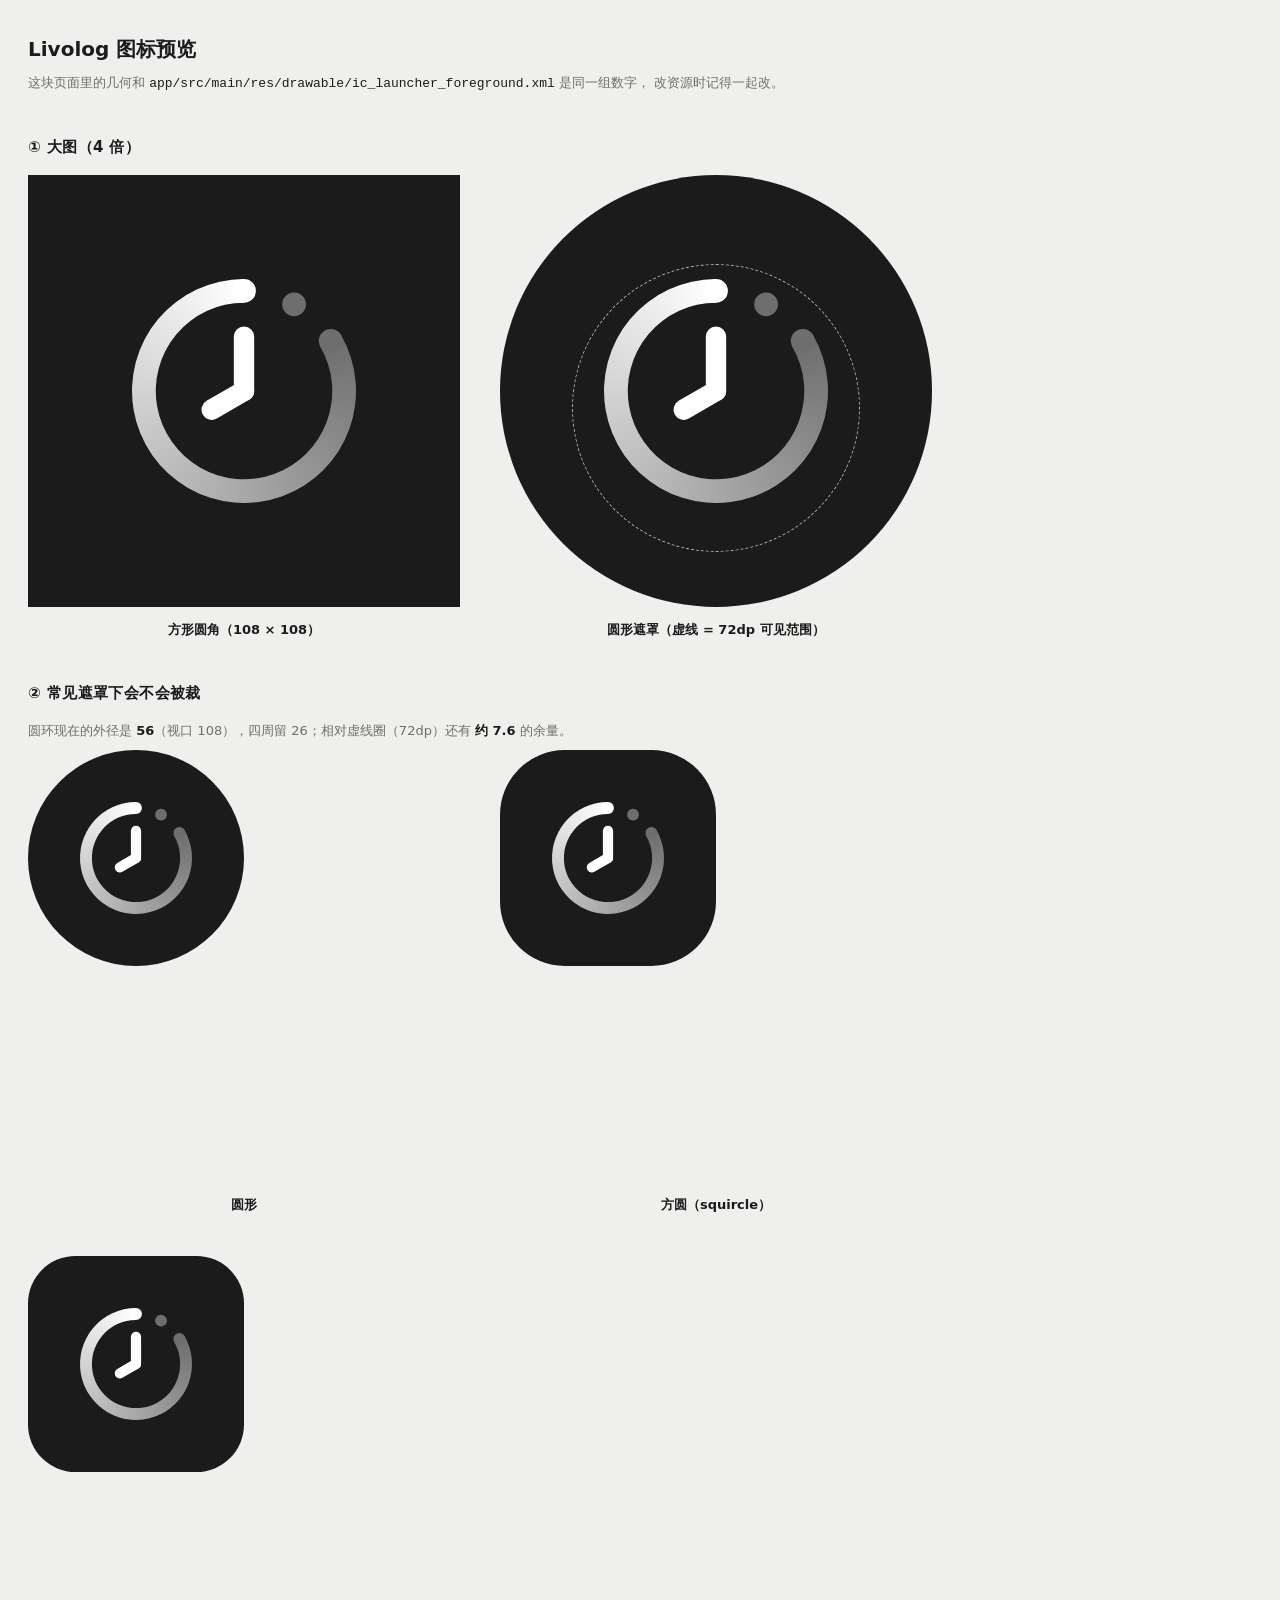
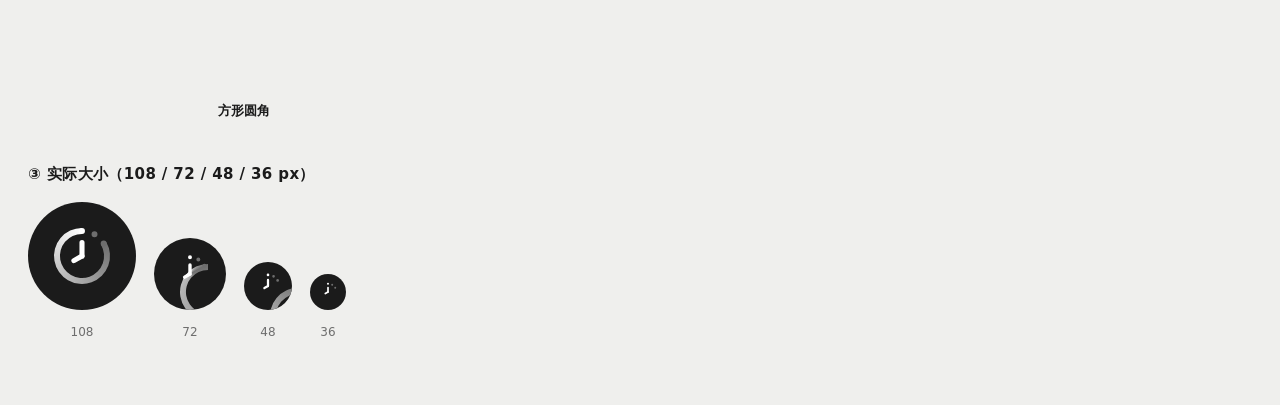
==== design/icon-preview.html @ 151262ae "feat: 应用显示名改为 Livolog；图标整体缩小留出边距（外径 66 -> 56）" ====
<!DOCTYPE html>
<html lang="zh-CN">

<head>
    <meta charset="utf-8" />
    <title>Livolog 图标预览</title>
    <style>
        :root { --bg: #EFEFED; --ink: #1B1B1B; --muted: #6E6E6E; --line: #DCDCD8; }
        * { box-sizing: border-box; }
        body {
            margin: 0; padding: 32px 28px 64px; background: var(--bg); color: var(--ink);
            font: 14px/1.7 Roboto, "Noto Sans SC", "PingFang SC", "Microsoft YaHei", system-ui, sans-serif;
        }
        h1 { margin: 0 0 6px; font-size: 20px; }
        h2 { margin: 40px 0 14px; font-size: 15px; letter-spacing: .4px; }
        p.note { margin: 0 0 8px; color: var(--muted); font-size: 13px; }
        p.note b { color: var(--ink); }
        code { color: var(--ink); }
        .row { display: flex; flex-wrap: wrap; gap: 40px; align-items: flex-start; }
        .cell { text-align: center; }
        .cell .name { margin-top: 12px; font-size: 13px; font-weight: 600; }

        /* ------------------------------------------------------------------
           图标本体：几何与 res/drawable/ic_launcher_foreground.xml 一一对应
             .ring   = 填充型圆环扇形（这里用 conic-gradient + clip-path 模拟 sweep 渐变）
             svg     = 两端圆头 + 1 点圆点 + 两针 + 中心圆点
           改动 XML 时记得同步这里的数字。
           ------------------------------------------------------------------ */
        .icon-slots { width: 432px; height: 432px; position: relative; }
        .icon {
            position: absolute; left: 0; top: 0;
            width: 108px; height: 108px; background: #1B1B1B;
        }
        .icon .ring {
            position: absolute; inset: 0;
            background: conic-gradient(from 90deg,
                #7C7C7C 0deg, #FFFFFF 270deg, #6E6E6E 330deg, #7C7C7C 360deg);
            clip-path: path("M78.25,40 A28,28 0 1 1 54,26 L54,31.94 A22.06,22.06 0 1 0 73.11,42.97 Z");
        }
        .icon svg { position: absolute; inset: 0; width: 100%; height: 100%; }

        /* 遮罩预览：虚线圆 = 72dp，即自适应图标在圆形遮罩下常见的可见范围 */
        .masked { position: relative; }
        .masked .guide {
            position: absolute; left: 50%; top: 50%; transform: translate(-50%, -50%);
            width: 288px; height: 288px; border: 1px dashed #B4B4B2; border-radius: 50%;
            pointer-events: none;
        }
        .zoom2 { transform: scale(2); transform-origin: 0 0; }
        .zoom4 { transform: scale(4); transform-origin: 0 0; }
        .sq { border-radius: 22%; overflow: hidden; }
        .ci { border-radius: 50%; overflow: hidden; }
        .squircle { border-radius: 30%; overflow: hidden; }
        .sizes { display: flex; gap: 18px; align-items: flex-end; }
        .sizes .cell .name { font-weight: 400; color: var(--muted); font-size: 12px; }
    </style>
</head>

<body>
    <h1>Livolog 图标预览</h1>
    <p class="note">
        这块页面里的几何和 <code>app/src/main/res/drawable/ic_launcher_foreground.xml</code> 是同一组数字，
        改资源时记得一起改。
    </p>

    <!-- ---------------------------------------------------------------- -->
    <h2>① 大图（4 倍）</h2>
    <div class="row">
        <div class="cell">
            <div class="icon-slots">
                <div class="icon zoom4">
                    <div class="ring"></div>
                    <svg viewBox="0 0 108 108">
                        <path fill="#FFFFFF" d="M51.03,28.97 a2.97,2.97 0 1 0 5.94,0 a2.97,2.97 0 1 0 -5.94,0 Z" />
                        <path fill="#6E6E6E" d="M72.71,41.49 a2.97,2.97 0 1 0 5.94,0 a2.97,2.97 0 1 0 -5.94,0 Z" />
                        <path fill="#6E6E6E" d="M63.55,32.32 a2.97,2.97 0 1 0 5.94,0 a2.97,2.97 0 1 0 -5.94,0 Z" />
                        <path d="M54,54 L54,40.42 M54,54 L45.92,58.67" stroke="#FFFFFF" stroke-width="5.09"
                            stroke-linecap="round" fill="none" />
                        <path fill="#FFFFFF" d="M51.45,54 a2.55,2.55 0 1 0 5.1,0 a2.55,2.55 0 1 0 -5.1,0 Z" />
                    </svg>
                </div>
            </div>
            <div class="name">方形圆角（108 × 108）</div>
        </div>
        <div class="cell masked">
            <div class="icon-slots">
                <div class="icon zoom4 ci">
                    <div class="ring"></div>
                    <svg viewBox="0 0 108 108">
                        <path fill="#FFFFFF" d="M51.03,28.97 a2.97,2.97 0 1 0 5.94,0 a2.97,2.97 0 1 0 -5.94,0 Z" />
                        <path fill="#6E6E6E" d="M72.71,41.49 a2.97,2.97 0 1 0 5.94,0 a2.97,2.97 0 1 0 -5.94,0 Z" />
                        <path fill="#6E6E6E" d="M63.55,32.32 a2.97,2.97 0 1 0 5.94,0 a2.97,2.97 0 1 0 -5.94,0 Z" />
                        <path d="M54,54 L54,40.42 M54,54 L45.92,58.67" stroke="#FFFFFF" stroke-width="5.09"
                            stroke-linecap="round" fill="none" />
                        <path fill="#FFFFFF" d="M51.45,54 a2.55,2.55 0 1 0 5.1,0 a2.55,2.55 0 1 0 -5.1,0 Z" />
                    </svg>
                </div>
            </div>
            <div class="guide"></div>
            <div class="name">圆形遮罩（虚线 = 72dp 可见范围）</div>
        </div>
    </div>

    <!-- ---------------------------------------------------------------- -->
    <h2>② 常见遮罩下会不会被裁</h2>
    <p class="note">
        圆环现在的外径是 <b>56</b>（视口 108），四周留 26；相对虚线圈（72dp）还有 <b>约 7.6</b> 的余量。
    </p>
    <div class="row">
        <div class="cell">
            <div class="icon-slots">
                <div class="icon zoom2 ci">
                    <div class="ring"></div>
                    <svg viewBox="0 0 108 108">
                        <path fill="#FFFFFF" d="M51.03,28.97 a2.97,2.97 0 1 0 5.94,0 a2.97,2.97 0 1 0 -5.94,0 Z" />
                        <path fill="#6E6E6E" d="M72.71,41.49 a2.97,2.97 0 1 0 5.94,0 a2.97,2.97 0 1 0 -5.94,0 Z" />
                        <path fill="#6E6E6E" d="M63.55,32.32 a2.97,2.97 0 1 0 5.94,0 a2.97,2.97 0 1 0 -5.94,0 Z" />
                        <path d="M54,54 L54,40.42 M54,54 L45.92,58.67" stroke="#FFFFFF" stroke-width="5.09"
                            stroke-linecap="round" fill="none" />
                        <path fill="#FFFFFF" d="M51.45,54 a2.55,2.55 0 1 0 5.1,0 a2.55,2.55 0 1 0 -5.1,0 Z" />
                    </svg>
                </div>
            </div>
            <div class="name">圆形</div>
        </div>
        <div class="cell">
            <div class="icon-slots">
                <div class="icon zoom2 squircle">
                    <div class="ring"></div>
                    <svg viewBox="0 0 108 108">
                        <path fill="#FFFFFF" d="M51.03,28.97 a2.97,2.97 0 1 0 5.94,0 a2.97,2.97 0 1 0 -5.94,0 Z" />
                        <path fill="#6E6E6E" d="M72.71,41.49 a2.97,2.97 0 1 0 5.94,0 a2.97,2.97 0 1 0 -5.94,0 Z" />
                        <path fill="#6E6E6E" d="M63.55,32.32 a2.97,2.97 0 1 0 5.94,0 a2.97,2.97 0 1 0 -5.94,0 Z" />
                        <path d="M54,54 L54,40.42 M54,54 L45.92,58.67" stroke="#FFFFFF" stroke-width="5.09"
                            stroke-linecap="round" fill="none" />
                        <path fill="#FFFFFF" d="M51.45,54 a2.55,2.55 0 1 0 5.1,0 a2.55,2.55 0 1 0 -5.1,0 Z" />
                    </svg>
                </div>
            </div>
            <div class="name">方圆（squircle）</div>
        </div>
        <div class="cell">
            <div class="icon-slots">
                <div class="icon zoom2 sq">
                    <div class="ring"></div>
                    <svg viewBox="0 0 108 108">
                        <path fill="#FFFFFF" d="M51.03,28.97 a2.97,2.97 0 1 0 5.94,0 a2.97,2.97 0 1 0 -5.94,0 Z" />
                        <path fill="#6E6E6E" d="M72.71,41.49 a2.97,2.97 0 1 0 5.94,0 a2.97,2.97 0 1 0 -5.94,0 Z" />
                        <path fill="#6E6E6E" d="M63.55,32.32 a2.97,2.97 0 1 0 5.94,0 a2.97,2.97 0 1 0 -5.94,0 Z" />
                        <path d="M54,54 L54,40.42 M54,54 L45.92,58.67" stroke="#FFFFFF" stroke-width="5.09"
                            stroke-linecap="round" fill="none" />
                        <path fill="#FFFFFF" d="M51.45,54 a2.55,2.55 0 1 0 5.1,0 a2.55,2.55 0 1 0 -5.1,0 Z" />
                    </svg>
                </div>
            </div>
            <div class="name">方形圆角</div>
        </div>
    </div>

    <!-- ---------------------------------------------------------------- -->
    <h2>③ 实际大小（108 / 72 / 48 / 36 px）</h2>
    <div class="sizes" id="sizes"></div>

    <script>
        // 用同一份 SVG 片段按不同尺寸生成小图标
        var BODY =
            '<path fill="#FFFFFF" d="M51.03,28.97 a2.97,2.97 0 1 0 5.94,0 a2.97,2.97 0 1 0 -5.94,0 Z"/>' +
            '<path fill="#6E6E6E" d="M72.71,41.49 a2.97,2.97 0 1 0 5.94,0 a2.97,2.97 0 1 0 -5.94,0 Z"/>' +
            '<path fill="#6E6E6E" d="M63.55,32.32 a2.97,2.97 0 1 0 5.94,0 a2.97,2.97 0 1 0 -5.94,0 Z"/>' +
            '<path d="M54,54 L54,40.42 M54,54 L45.92,58.67" stroke="#FFFFFF" stroke-width="5.09" ' +
            'stroke-linecap="round" fill="none"/>' +
            '<path fill="#FFFFFF" d="M51.45,54 a2.55,2.55 0 1 0 5.1,0 a2.55,2.55 0 1 0 -5.1,0 Z"/>';

        document.getElementById('sizes').innerHTML = [108, 72, 48, 36].map(function (s) {
            return '<div class="cell"><div class="icon ci" style="position:relative;width:' + s +
                'px;height:' + s + 'px"><div class="ring"></div><svg viewBox="0 0 108 108">' + BODY +
                '</svg></div><div class="name">' + s + '</div></div>';
        }).join('');
    </script>
</body>

</html>
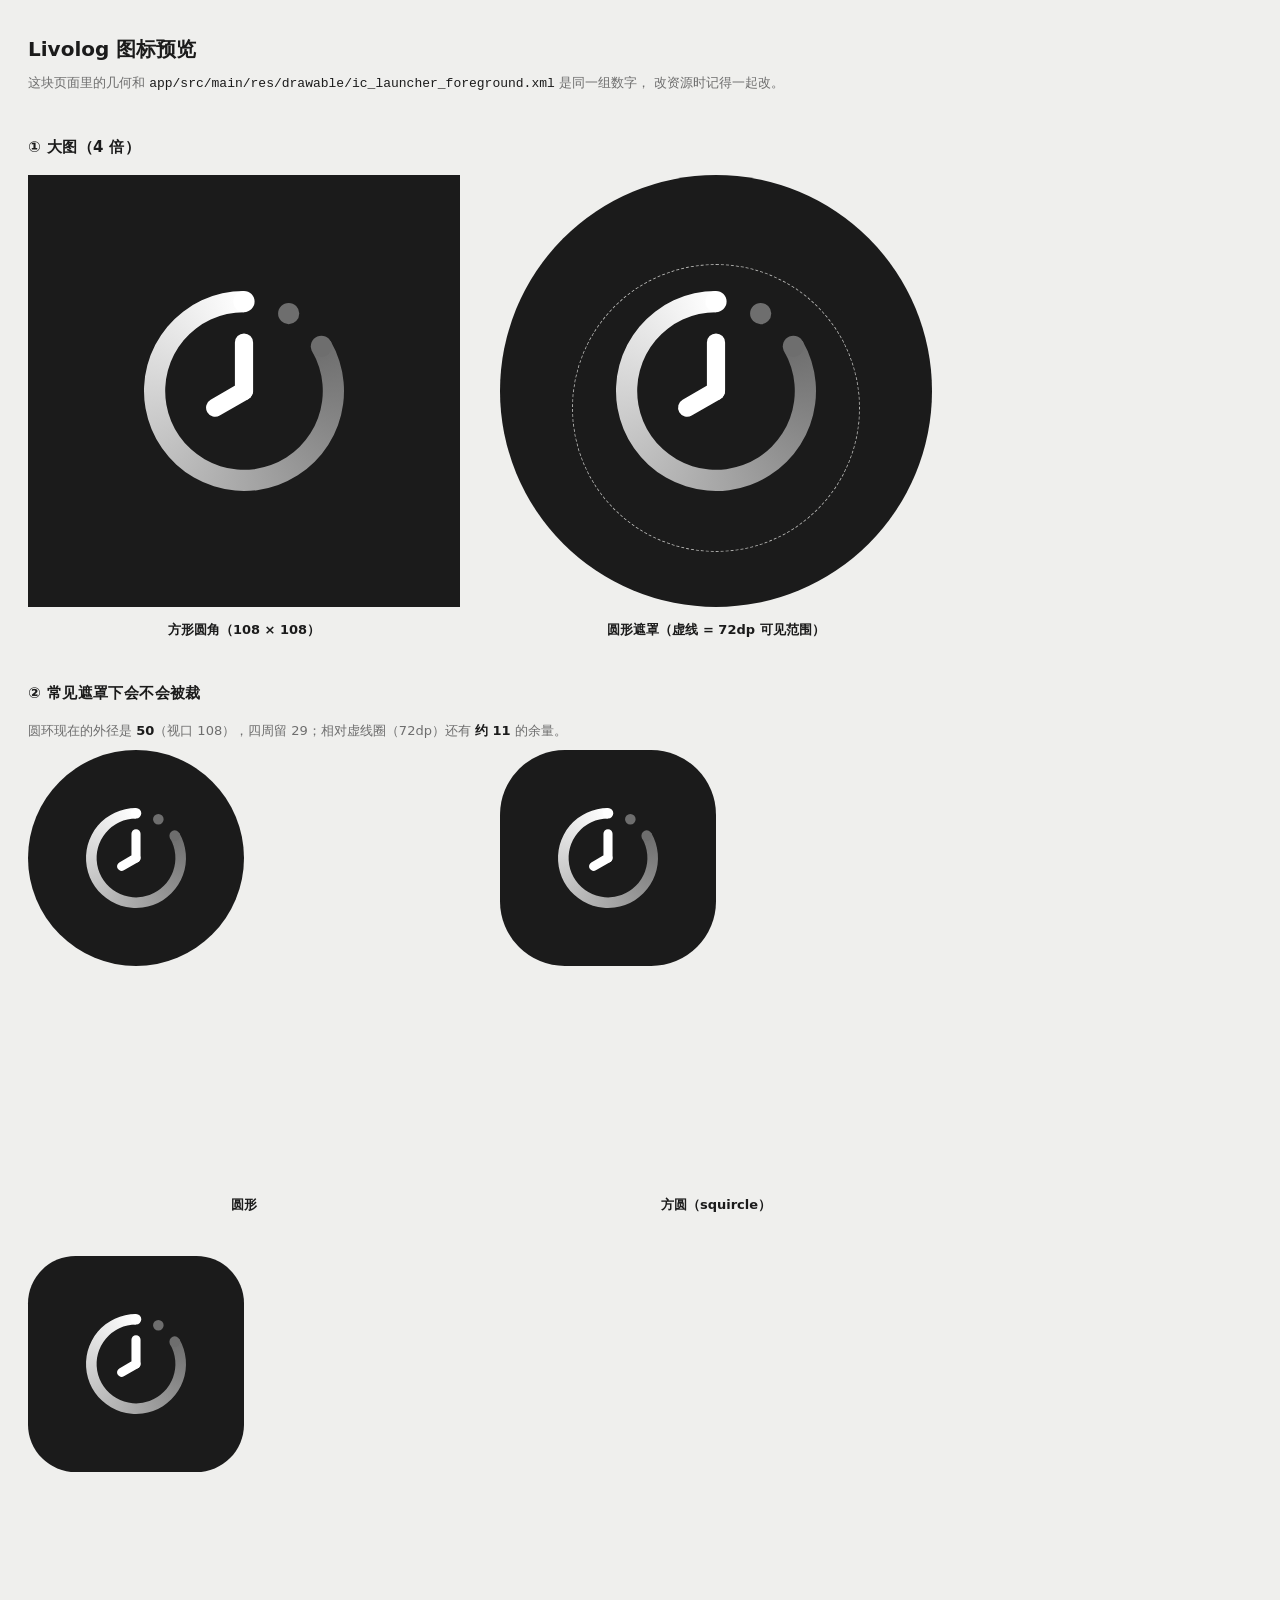
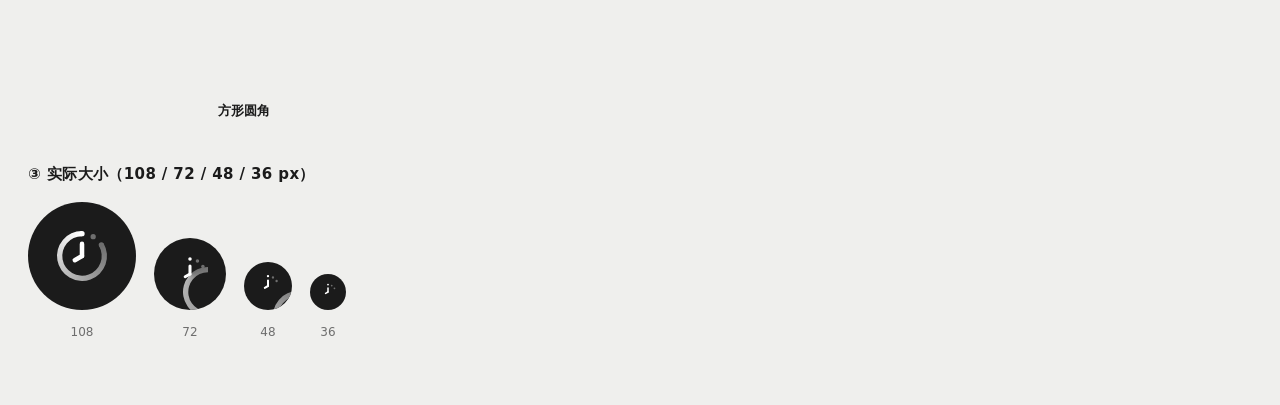
==== commit b2c8ac42: "fix: 图标再缩小一档，外径 56 -> 50，四周留白更明显" ====
--- a/design/icon-preview.html
+++ b/design/icon-preview.html
@@ -35,7 +35,7 @@
             position: absolute; inset: 0;
             background: conic-gradient(from 90deg,
                 #7C7C7C 0deg, #FFFFFF 270deg, #6E6E6E 330deg, #7C7C7C 360deg);
-            clip-path: path("M78.25,40 A28,28 0 1 1 54,26 L54,31.94 A22.06,22.06 0 1 0 73.11,42.97 Z");
+            clip-path: path("M75.65,41.5 A25,25 0 1 1 54,29 L54,34.3 A19.7,19.7 0 1 0 71.06,44.15 Z");
         }
         .icon svg { position: absolute; inset: 0; width: 100%; height: 100%; }
 
@@ -71,12 +71,12 @@
                 <div class="icon zoom4">
                     <div class="ring"></div>
                     <svg viewBox="0 0 108 108">
-                        <path fill="#FFFFFF" d="M51.03,28.97 a2.97,2.97 0 1 0 5.94,0 a2.97,2.97 0 1 0 -5.94,0 Z" />
-                        <path fill="#6E6E6E" d="M72.71,41.49 a2.97,2.97 0 1 0 5.94,0 a2.97,2.97 0 1 0 -5.94,0 Z" />
-                        <path fill="#6E6E6E" d="M63.55,32.32 a2.97,2.97 0 1 0 5.94,0 a2.97,2.97 0 1 0 -5.94,0 Z" />
-                        <path d="M54,54 L54,40.42 M54,54 L45.92,58.67" stroke="#FFFFFF" stroke-width="5.09"
+                        <path fill="#FFFFFF" d="M51.35,31.65 a2.65,2.65 0 1 0 5.3,0 a2.65,2.65 0 1 0 -5.3,0 Z" />
+                        <path fill="#6E6E6E" d="M70.7,42.83 a2.65,2.65 0 1 0 5.3,0 a2.65,2.65 0 1 0 -5.3,0 Z" />
+                        <path fill="#6E6E6E" d="M62.52,34.65 a2.65,2.65 0 1 0 5.3,0 a2.65,2.65 0 1 0 -5.3,0 Z" />
+                        <path d="M54,54 L54,41.88 M54,54 L46.79,58.17" stroke="#FFFFFF" stroke-width="4.55"
                             stroke-linecap="round" fill="none" />
-                        <path fill="#FFFFFF" d="M51.45,54 a2.55,2.55 0 1 0 5.1,0 a2.55,2.55 0 1 0 -5.1,0 Z" />
+                        <path fill="#FFFFFF" d="M51.73,54 a2.27,2.27 0 1 0 4.54,0 a2.27,2.27 0 1 0 -4.54,0 Z" />
                     </svg>
                 </div>
             </div>
@@ -87,12 +87,12 @@
                 <div class="icon zoom4 ci">
                     <div class="ring"></div>
                     <svg viewBox="0 0 108 108">
-                        <path fill="#FFFFFF" d="M51.03,28.97 a2.97,2.97 0 1 0 5.94,0 a2.97,2.97 0 1 0 -5.94,0 Z" />
-                        <path fill="#6E6E6E" d="M72.71,41.49 a2.97,2.97 0 1 0 5.94,0 a2.97,2.97 0 1 0 -5.94,0 Z" />
-                        <path fill="#6E6E6E" d="M63.55,32.32 a2.97,2.97 0 1 0 5.94,0 a2.97,2.97 0 1 0 -5.94,0 Z" />
-                        <path d="M54,54 L54,40.42 M54,54 L45.92,58.67" stroke="#FFFFFF" stroke-width="5.09"
+                        <path fill="#FFFFFF" d="M51.35,31.65 a2.65,2.65 0 1 0 5.3,0 a2.65,2.65 0 1 0 -5.3,0 Z" />
+                        <path fill="#6E6E6E" d="M70.7,42.83 a2.65,2.65 0 1 0 5.3,0 a2.65,2.65 0 1 0 -5.3,0 Z" />
+                        <path fill="#6E6E6E" d="M62.52,34.65 a2.65,2.65 0 1 0 5.3,0 a2.65,2.65 0 1 0 -5.3,0 Z" />
+                        <path d="M54,54 L54,41.88 M54,54 L46.79,58.17" stroke="#FFFFFF" stroke-width="4.55"
                             stroke-linecap="round" fill="none" />
-                        <path fill="#FFFFFF" d="M51.45,54 a2.55,2.55 0 1 0 5.1,0 a2.55,2.55 0 1 0 -5.1,0 Z" />
+                        <path fill="#FFFFFF" d="M51.73,54 a2.27,2.27 0 1 0 4.54,0 a2.27,2.27 0 1 0 -4.54,0 Z" />
                     </svg>
                 </div>
             </div>
@@ -104,7 +104,7 @@
     <!-- ---------------------------------------------------------------- -->
     <h2>② 常见遮罩下会不会被裁</h2>
     <p class="note">
-        圆环现在的外径是 <b>56</b>（视口 108），四周留 26；相对虚线圈（72dp）还有 <b>约 7.6</b> 的余量。
+        圆环现在的外径是 <b>50</b>（视口 108），四周留 29；相对虚线圈（72dp）还有 <b>约 11</b> 的余量。
     </p>
     <div class="row">
         <div class="cell">
@@ -112,12 +112,12 @@
                 <div class="icon zoom2 ci">
                     <div class="ring"></div>
                     <svg viewBox="0 0 108 108">
-                        <path fill="#FFFFFF" d="M51.03,28.97 a2.97,2.97 0 1 0 5.94,0 a2.97,2.97 0 1 0 -5.94,0 Z" />
-                        <path fill="#6E6E6E" d="M72.71,41.49 a2.97,2.97 0 1 0 5.94,0 a2.97,2.97 0 1 0 -5.94,0 Z" />
-                        <path fill="#6E6E6E" d="M63.55,32.32 a2.97,2.97 0 1 0 5.94,0 a2.97,2.97 0 1 0 -5.94,0 Z" />
-                        <path d="M54,54 L54,40.42 M54,54 L45.92,58.67" stroke="#FFFFFF" stroke-width="5.09"
+                        <path fill="#FFFFFF" d="M51.35,31.65 a2.65,2.65 0 1 0 5.3,0 a2.65,2.65 0 1 0 -5.3,0 Z" />
+                        <path fill="#6E6E6E" d="M70.7,42.83 a2.65,2.65 0 1 0 5.3,0 a2.65,2.65 0 1 0 -5.3,0 Z" />
+                        <path fill="#6E6E6E" d="M62.52,34.65 a2.65,2.65 0 1 0 5.3,0 a2.65,2.65 0 1 0 -5.3,0 Z" />
+                        <path d="M54,54 L54,41.88 M54,54 L46.79,58.17" stroke="#FFFFFF" stroke-width="4.55"
                             stroke-linecap="round" fill="none" />
-                        <path fill="#FFFFFF" d="M51.45,54 a2.55,2.55 0 1 0 5.1,0 a2.55,2.55 0 1 0 -5.1,0 Z" />
+                        <path fill="#FFFFFF" d="M51.73,54 a2.27,2.27 0 1 0 4.54,0 a2.27,2.27 0 1 0 -4.54,0 Z" />
                     </svg>
                 </div>
             </div>
@@ -128,12 +128,12 @@
                 <div class="icon zoom2 squircle">
                     <div class="ring"></div>
                     <svg viewBox="0 0 108 108">
-                        <path fill="#FFFFFF" d="M51.03,28.97 a2.97,2.97 0 1 0 5.94,0 a2.97,2.97 0 1 0 -5.94,0 Z" />
-                        <path fill="#6E6E6E" d="M72.71,41.49 a2.97,2.97 0 1 0 5.94,0 a2.97,2.97 0 1 0 -5.94,0 Z" />
-                        <path fill="#6E6E6E" d="M63.55,32.32 a2.97,2.97 0 1 0 5.94,0 a2.97,2.97 0 1 0 -5.94,0 Z" />
-                        <path d="M54,54 L54,40.42 M54,54 L45.92,58.67" stroke="#FFFFFF" stroke-width="5.09"
+                        <path fill="#FFFFFF" d="M51.35,31.65 a2.65,2.65 0 1 0 5.3,0 a2.65,2.65 0 1 0 -5.3,0 Z" />
+                        <path fill="#6E6E6E" d="M70.7,42.83 a2.65,2.65 0 1 0 5.3,0 a2.65,2.65 0 1 0 -5.3,0 Z" />
+                        <path fill="#6E6E6E" d="M62.52,34.65 a2.65,2.65 0 1 0 5.3,0 a2.65,2.65 0 1 0 -5.3,0 Z" />
+                        <path d="M54,54 L54,41.88 M54,54 L46.79,58.17" stroke="#FFFFFF" stroke-width="4.55"
                             stroke-linecap="round" fill="none" />
-                        <path fill="#FFFFFF" d="M51.45,54 a2.55,2.55 0 1 0 5.1,0 a2.55,2.55 0 1 0 -5.1,0 Z" />
+                        <path fill="#FFFFFF" d="M51.73,54 a2.27,2.27 0 1 0 4.54,0 a2.27,2.27 0 1 0 -4.54,0 Z" />
                     </svg>
                 </div>
             </div>
@@ -144,12 +144,12 @@
                 <div class="icon zoom2 sq">
                     <div class="ring"></div>
                     <svg viewBox="0 0 108 108">
-                        <path fill="#FFFFFF" d="M51.03,28.97 a2.97,2.97 0 1 0 5.94,0 a2.97,2.97 0 1 0 -5.94,0 Z" />
-                        <path fill="#6E6E6E" d="M72.71,41.49 a2.97,2.97 0 1 0 5.94,0 a2.97,2.97 0 1 0 -5.94,0 Z" />
-                        <path fill="#6E6E6E" d="M63.55,32.32 a2.97,2.97 0 1 0 5.94,0 a2.97,2.97 0 1 0 -5.94,0 Z" />
-                        <path d="M54,54 L54,40.42 M54,54 L45.92,58.67" stroke="#FFFFFF" stroke-width="5.09"
+                        <path fill="#FFFFFF" d="M51.35,31.65 a2.65,2.65 0 1 0 5.3,0 a2.65,2.65 0 1 0 -5.3,0 Z" />
+                        <path fill="#6E6E6E" d="M70.7,42.83 a2.65,2.65 0 1 0 5.3,0 a2.65,2.65 0 1 0 -5.3,0 Z" />
+                        <path fill="#6E6E6E" d="M62.52,34.65 a2.65,2.65 0 1 0 5.3,0 a2.65,2.65 0 1 0 -5.3,0 Z" />
+                        <path d="M54,54 L54,41.88 M54,54 L46.79,58.17" stroke="#FFFFFF" stroke-width="4.55"
                             stroke-linecap="round" fill="none" />
-                        <path fill="#FFFFFF" d="M51.45,54 a2.55,2.55 0 1 0 5.1,0 a2.55,2.55 0 1 0 -5.1,0 Z" />
+                        <path fill="#FFFFFF" d="M51.73,54 a2.27,2.27 0 1 0 4.54,0 a2.27,2.27 0 1 0 -4.54,0 Z" />
                     </svg>
                 </div>
             </div>
@@ -164,12 +164,12 @@
     <script>
         // 用同一份 SVG 片段按不同尺寸生成小图标
         var BODY =
-            '<path fill="#FFFFFF" d="M51.03,28.97 a2.97,2.97 0 1 0 5.94,0 a2.97,2.97 0 1 0 -5.94,0 Z"/>' +
-            '<path fill="#6E6E6E" d="M72.71,41.49 a2.97,2.97 0 1 0 5.94,0 a2.97,2.97 0 1 0 -5.94,0 Z"/>' +
-            '<path fill="#6E6E6E" d="M63.55,32.32 a2.97,2.97 0 1 0 5.94,0 a2.97,2.97 0 1 0 -5.94,0 Z"/>' +
-            '<path d="M54,54 L54,40.42 M54,54 L45.92,58.67" stroke="#FFFFFF" stroke-width="5.09" ' +
+            '<path fill="#FFFFFF" d="M51.35,31.65 a2.65,2.65 0 1 0 5.3,0 a2.65,2.65 0 1 0 -5.3,0 Z"/>' +
+            '<path fill="#6E6E6E" d="M70.7,42.83 a2.65,2.65 0 1 0 5.3,0 a2.65,2.65 0 1 0 -5.3,0 Z"/>' +
+            '<path fill="#6E6E6E" d="M62.52,34.65 a2.65,2.65 0 1 0 5.3,0 a2.65,2.65 0 1 0 -5.3,0 Z"/>' +
+            '<path d="M54,54 L54,41.88 M54,54 L46.79,58.17" stroke="#FFFFFF" stroke-width="4.55" ' +
             'stroke-linecap="round" fill="none"/>' +
-            '<path fill="#FFFFFF" d="M51.45,54 a2.55,2.55 0 1 0 5.1,0 a2.55,2.55 0 1 0 -5.1,0 Z"/>';
+            '<path fill="#FFFFFF" d="M51.73,54 a2.27,2.27 0 1 0 4.54,0 a2.27,2.27 0 1 0 -4.54,0 Z"/>';
 
         document.getElementById('sizes').innerHTML = [108, 72, 48, 36].map(function (s) {
             return '<div class="cell"><div class="icon ci" style="position:relative;width:' + s +
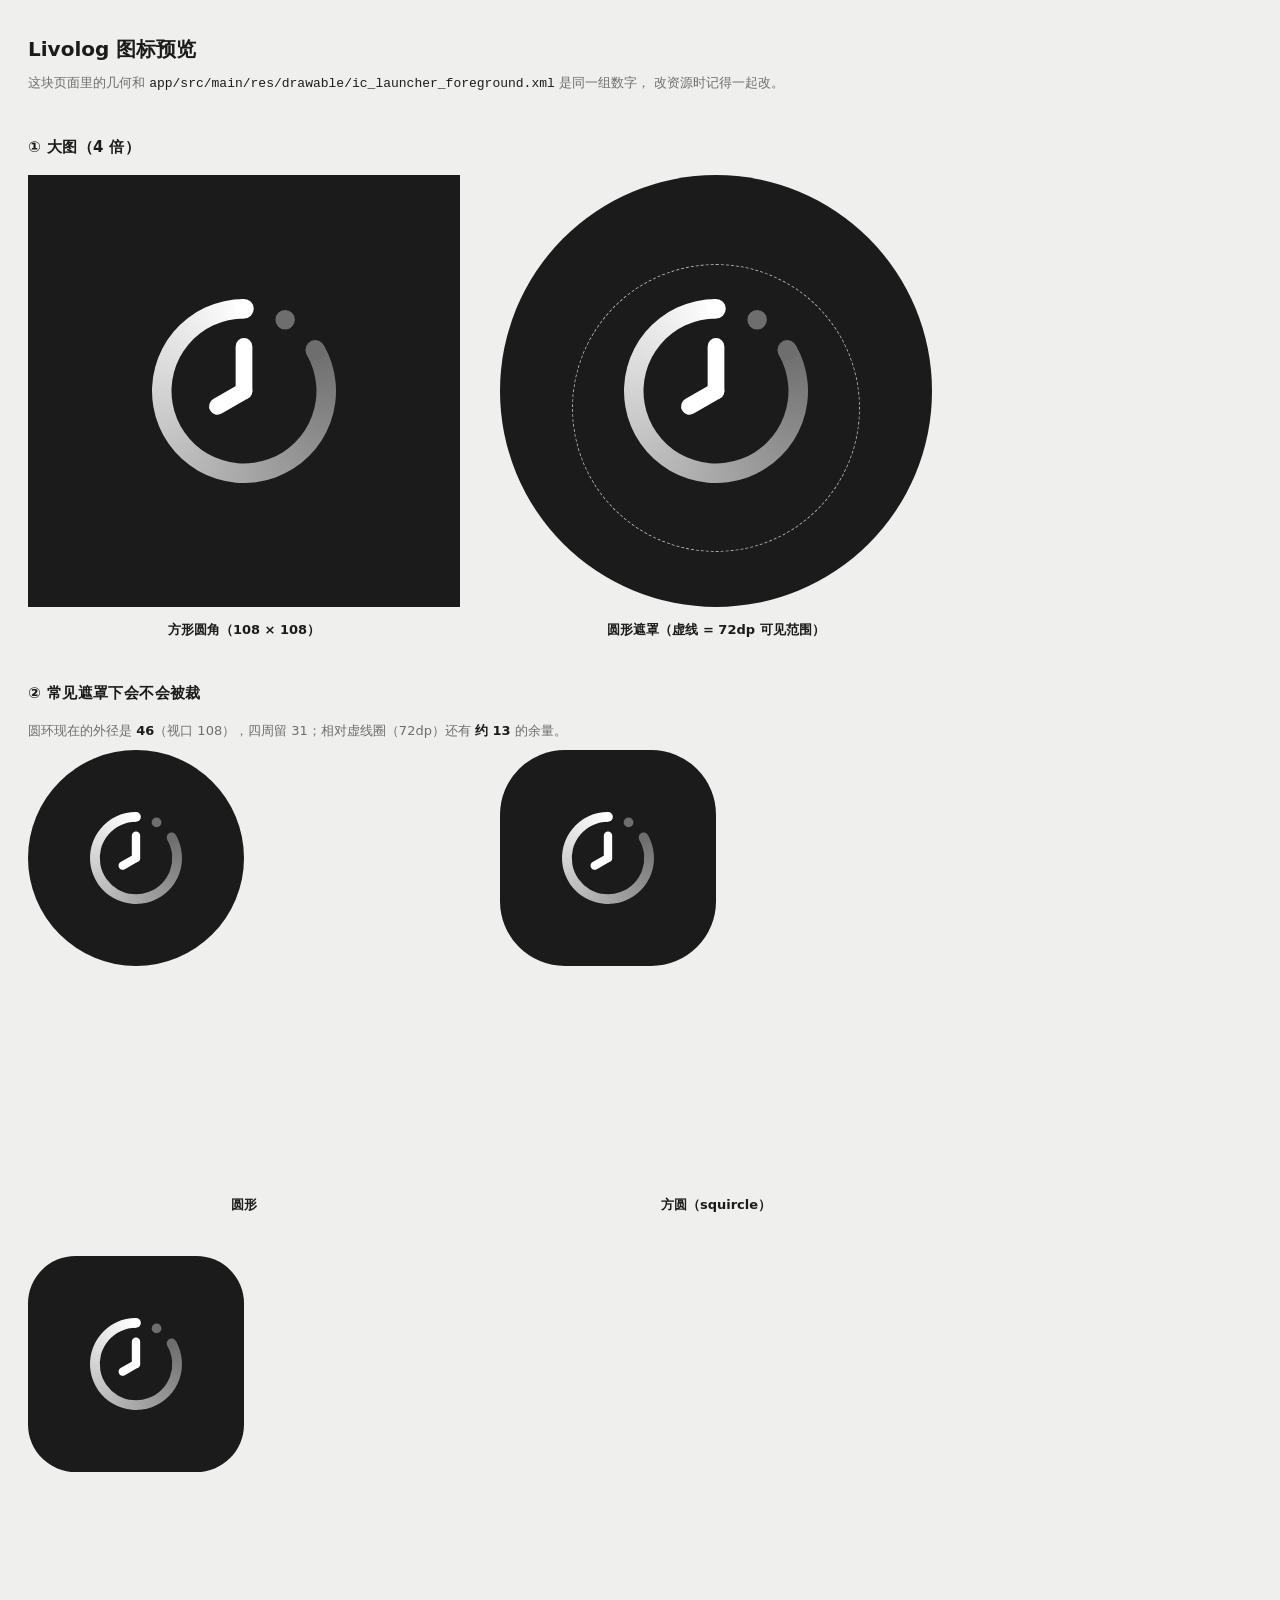
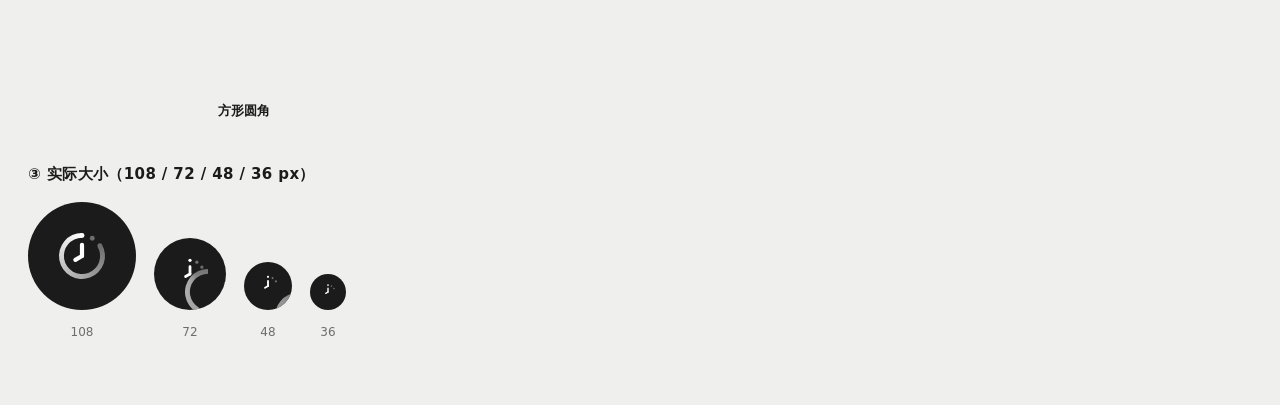
==== commit 2f47c7c5: "feat: v0.0.19 - 图标留白再放宽、分组标签字体统一、表单排版规则统一" ====
--- a/design/icon-preview.html
+++ b/design/icon-preview.html
@@ -35,7 +35,7 @@
             position: absolute; inset: 0;
             background: conic-gradient(from 90deg,
                 #7C7C7C 0deg, #FFFFFF 270deg, #6E6E6E 330deg, #7C7C7C 360deg);
-            clip-path: path("M75.65,41.5 A25,25 0 1 1 54,29 L54,34.3 A19.7,19.7 0 1 0 71.06,44.15 Z");
+            clip-path: path("M73.92,42.5 A23,23 0 1 1 54,31 L54,35.88 A18.12,18.12 0 1 0 69.69,44.94 Z");
         }
         .icon svg { position: absolute; inset: 0; width: 100%; height: 100%; }
 
@@ -71,12 +71,12 @@
                 <div class="icon zoom4">
                     <div class="ring"></div>
                     <svg viewBox="0 0 108 108">
-                        <path fill="#FFFFFF" d="M51.35,31.65 a2.65,2.65 0 1 0 5.3,0 a2.65,2.65 0 1 0 -5.3,0 Z" />
-                        <path fill="#6E6E6E" d="M70.7,42.83 a2.65,2.65 0 1 0 5.3,0 a2.65,2.65 0 1 0 -5.3,0 Z" />
-                        <path fill="#6E6E6E" d="M62.52,34.65 a2.65,2.65 0 1 0 5.3,0 a2.65,2.65 0 1 0 -5.3,0 Z" />
-                        <path d="M54,54 L54,41.88 M54,54 L46.79,58.17" stroke="#FFFFFF" stroke-width="4.55"
+                        <path fill="#FFFFFF" d="M51.56,33.44 a2.44,2.44 0 1 0 4.88,0 a2.44,2.44 0 1 0 -4.88,0 Z" />
+                        <path fill="#6E6E6E" d="M69.37,43.72 a2.44,2.44 0 1 0 4.88,0 a2.44,2.44 0 1 0 -4.88,0 Z" />
+                        <path fill="#6E6E6E" d="M61.84,36.19 a2.44,2.44 0 1 0 4.88,0 a2.44,2.44 0 1 0 -4.88,0 Z" />
+                        <path d="M54,54 L54,42.85 M54,54 L47.36,57.84" stroke="#FFFFFF" stroke-width="4.18"
                             stroke-linecap="round" fill="none" />
-                        <path fill="#FFFFFF" d="M51.73,54 a2.27,2.27 0 1 0 4.54,0 a2.27,2.27 0 1 0 -4.54,0 Z" />
+                        <path fill="#FFFFFF" d="M51.91,54 a2.09,2.09 0 1 0 4.18,0 a2.09,2.09 0 1 0 -4.18,0 Z" />
                     </svg>
                 </div>
             </div>
@@ -87,12 +87,12 @@
                 <div class="icon zoom4 ci">
                     <div class="ring"></div>
                     <svg viewBox="0 0 108 108">
-                        <path fill="#FFFFFF" d="M51.35,31.65 a2.65,2.65 0 1 0 5.3,0 a2.65,2.65 0 1 0 -5.3,0 Z" />
-                        <path fill="#6E6E6E" d="M70.7,42.83 a2.65,2.65 0 1 0 5.3,0 a2.65,2.65 0 1 0 -5.3,0 Z" />
-                        <path fill="#6E6E6E" d="M62.52,34.65 a2.65,2.65 0 1 0 5.3,0 a2.65,2.65 0 1 0 -5.3,0 Z" />
-                        <path d="M54,54 L54,41.88 M54,54 L46.79,58.17" stroke="#FFFFFF" stroke-width="4.55"
+                        <path fill="#FFFFFF" d="M51.56,33.44 a2.44,2.44 0 1 0 4.88,0 a2.44,2.44 0 1 0 -4.88,0 Z" />
+                        <path fill="#6E6E6E" d="M69.37,43.72 a2.44,2.44 0 1 0 4.88,0 a2.44,2.44 0 1 0 -4.88,0 Z" />
+                        <path fill="#6E6E6E" d="M61.84,36.19 a2.44,2.44 0 1 0 4.88,0 a2.44,2.44 0 1 0 -4.88,0 Z" />
+                        <path d="M54,54 L54,42.85 M54,54 L47.36,57.84" stroke="#FFFFFF" stroke-width="4.18"
                             stroke-linecap="round" fill="none" />
-                        <path fill="#FFFFFF" d="M51.73,54 a2.27,2.27 0 1 0 4.54,0 a2.27,2.27 0 1 0 -4.54,0 Z" />
+                        <path fill="#FFFFFF" d="M51.91,54 a2.09,2.09 0 1 0 4.18,0 a2.09,2.09 0 1 0 -4.18,0 Z" />
                     </svg>
                 </div>
             </div>
@@ -104,7 +104,7 @@
     <!-- ---------------------------------------------------------------- -->
     <h2>② 常见遮罩下会不会被裁</h2>
     <p class="note">
-        圆环现在的外径是 <b>50</b>（视口 108），四周留 29；相对虚线圈（72dp）还有 <b>约 11</b> 的余量。
+        圆环现在的外径是 <b>46</b>（视口 108），四周留 31；相对虚线圈（72dp）还有 <b>约 13</b> 的余量。
     </p>
     <div class="row">
         <div class="cell">
@@ -112,12 +112,12 @@
                 <div class="icon zoom2 ci">
                     <div class="ring"></div>
                     <svg viewBox="0 0 108 108">
-                        <path fill="#FFFFFF" d="M51.35,31.65 a2.65,2.65 0 1 0 5.3,0 a2.65,2.65 0 1 0 -5.3,0 Z" />
-                        <path fill="#6E6E6E" d="M70.7,42.83 a2.65,2.65 0 1 0 5.3,0 a2.65,2.65 0 1 0 -5.3,0 Z" />
-                        <path fill="#6E6E6E" d="M62.52,34.65 a2.65,2.65 0 1 0 5.3,0 a2.65,2.65 0 1 0 -5.3,0 Z" />
-                        <path d="M54,54 L54,41.88 M54,54 L46.79,58.17" stroke="#FFFFFF" stroke-width="4.55"
+                        <path fill="#FFFFFF" d="M51.56,33.44 a2.44,2.44 0 1 0 4.88,0 a2.44,2.44 0 1 0 -4.88,0 Z" />
+                        <path fill="#6E6E6E" d="M69.37,43.72 a2.44,2.44 0 1 0 4.88,0 a2.44,2.44 0 1 0 -4.88,0 Z" />
+                        <path fill="#6E6E6E" d="M61.84,36.19 a2.44,2.44 0 1 0 4.88,0 a2.44,2.44 0 1 0 -4.88,0 Z" />
+                        <path d="M54,54 L54,42.85 M54,54 L47.36,57.84" stroke="#FFFFFF" stroke-width="4.18"
                             stroke-linecap="round" fill="none" />
-                        <path fill="#FFFFFF" d="M51.73,54 a2.27,2.27 0 1 0 4.54,0 a2.27,2.27 0 1 0 -4.54,0 Z" />
+                        <path fill="#FFFFFF" d="M51.91,54 a2.09,2.09 0 1 0 4.18,0 a2.09,2.09 0 1 0 -4.18,0 Z" />
                     </svg>
                 </div>
             </div>
@@ -128,12 +128,12 @@
                 <div class="icon zoom2 squircle">
                     <div class="ring"></div>
                     <svg viewBox="0 0 108 108">
-                        <path fill="#FFFFFF" d="M51.35,31.65 a2.65,2.65 0 1 0 5.3,0 a2.65,2.65 0 1 0 -5.3,0 Z" />
-                        <path fill="#6E6E6E" d="M70.7,42.83 a2.65,2.65 0 1 0 5.3,0 a2.65,2.65 0 1 0 -5.3,0 Z" />
-                        <path fill="#6E6E6E" d="M62.52,34.65 a2.65,2.65 0 1 0 5.3,0 a2.65,2.65 0 1 0 -5.3,0 Z" />
-                        <path d="M54,54 L54,41.88 M54,54 L46.79,58.17" stroke="#FFFFFF" stroke-width="4.55"
+                        <path fill="#FFFFFF" d="M51.56,33.44 a2.44,2.44 0 1 0 4.88,0 a2.44,2.44 0 1 0 -4.88,0 Z" />
+                        <path fill="#6E6E6E" d="M69.37,43.72 a2.44,2.44 0 1 0 4.88,0 a2.44,2.44 0 1 0 -4.88,0 Z" />
+                        <path fill="#6E6E6E" d="M61.84,36.19 a2.44,2.44 0 1 0 4.88,0 a2.44,2.44 0 1 0 -4.88,0 Z" />
+                        <path d="M54,54 L54,42.85 M54,54 L47.36,57.84" stroke="#FFFFFF" stroke-width="4.18"
                             stroke-linecap="round" fill="none" />
-                        <path fill="#FFFFFF" d="M51.73,54 a2.27,2.27 0 1 0 4.54,0 a2.27,2.27 0 1 0 -4.54,0 Z" />
+                        <path fill="#FFFFFF" d="M51.91,54 a2.09,2.09 0 1 0 4.18,0 a2.09,2.09 0 1 0 -4.18,0 Z" />
                     </svg>
                 </div>
             </div>
@@ -144,12 +144,12 @@
                 <div class="icon zoom2 sq">
                     <div class="ring"></div>
                     <svg viewBox="0 0 108 108">
-                        <path fill="#FFFFFF" d="M51.35,31.65 a2.65,2.65 0 1 0 5.3,0 a2.65,2.65 0 1 0 -5.3,0 Z" />
-                        <path fill="#6E6E6E" d="M70.7,42.83 a2.65,2.65 0 1 0 5.3,0 a2.65,2.65 0 1 0 -5.3,0 Z" />
-                        <path fill="#6E6E6E" d="M62.52,34.65 a2.65,2.65 0 1 0 5.3,0 a2.65,2.65 0 1 0 -5.3,0 Z" />
-                        <path d="M54,54 L54,41.88 M54,54 L46.79,58.17" stroke="#FFFFFF" stroke-width="4.55"
+                        <path fill="#FFFFFF" d="M51.56,33.44 a2.44,2.44 0 1 0 4.88,0 a2.44,2.44 0 1 0 -4.88,0 Z" />
+                        <path fill="#6E6E6E" d="M69.37,43.72 a2.44,2.44 0 1 0 4.88,0 a2.44,2.44 0 1 0 -4.88,0 Z" />
+                        <path fill="#6E6E6E" d="M61.84,36.19 a2.44,2.44 0 1 0 4.88,0 a2.44,2.44 0 1 0 -4.88,0 Z" />
+                        <path d="M54,54 L54,42.85 M54,54 L47.36,57.84" stroke="#FFFFFF" stroke-width="4.18"
                             stroke-linecap="round" fill="none" />
-                        <path fill="#FFFFFF" d="M51.73,54 a2.27,2.27 0 1 0 4.54,0 a2.27,2.27 0 1 0 -4.54,0 Z" />
+                        <path fill="#FFFFFF" d="M51.91,54 a2.09,2.09 0 1 0 4.18,0 a2.09,2.09 0 1 0 -4.18,0 Z" />
                     </svg>
                 </div>
             </div>
@@ -164,12 +164,12 @@
     <script>
         // 用同一份 SVG 片段按不同尺寸生成小图标
         var BODY =
-            '<path fill="#FFFFFF" d="M51.35,31.65 a2.65,2.65 0 1 0 5.3,0 a2.65,2.65 0 1 0 -5.3,0 Z"/>' +
-            '<path fill="#6E6E6E" d="M70.7,42.83 a2.65,2.65 0 1 0 5.3,0 a2.65,2.65 0 1 0 -5.3,0 Z"/>' +
-            '<path fill="#6E6E6E" d="M62.52,34.65 a2.65,2.65 0 1 0 5.3,0 a2.65,2.65 0 1 0 -5.3,0 Z"/>' +
-            '<path d="M54,54 L54,41.88 M54,54 L46.79,58.17" stroke="#FFFFFF" stroke-width="4.55" ' +
+            '<path fill="#FFFFFF" d="M51.56,33.44 a2.44,2.44 0 1 0 4.88,0 a2.44,2.44 0 1 0 -4.88,0 Z"/>' +
+            '<path fill="#6E6E6E" d="M69.37,43.72 a2.44,2.44 0 1 0 4.88,0 a2.44,2.44 0 1 0 -4.88,0 Z"/>' +
+            '<path fill="#6E6E6E" d="M61.84,36.19 a2.44,2.44 0 1 0 4.88,0 a2.44,2.44 0 1 0 -4.88,0 Z"/>' +
+            '<path d="M54,54 L54,42.85 M54,54 L47.36,57.84" stroke="#FFFFFF" stroke-width="4.18" ' +
             'stroke-linecap="round" fill="none"/>' +
-            '<path fill="#FFFFFF" d="M51.73,54 a2.27,2.27 0 1 0 4.54,0 a2.27,2.27 0 1 0 -4.54,0 Z"/>';
+            '<path fill="#FFFFFF" d="M51.91,54 a2.09,2.09 0 1 0 4.18,0 a2.09,2.09 0 1 0 -4.18,0 Z"/>';
 
         document.getElementById('sizes').innerHTML = [108, 72, 48, 36].map(function (s) {
             return '<div class="cell"><div class="icon ci" style="position:relative;width:' + s +
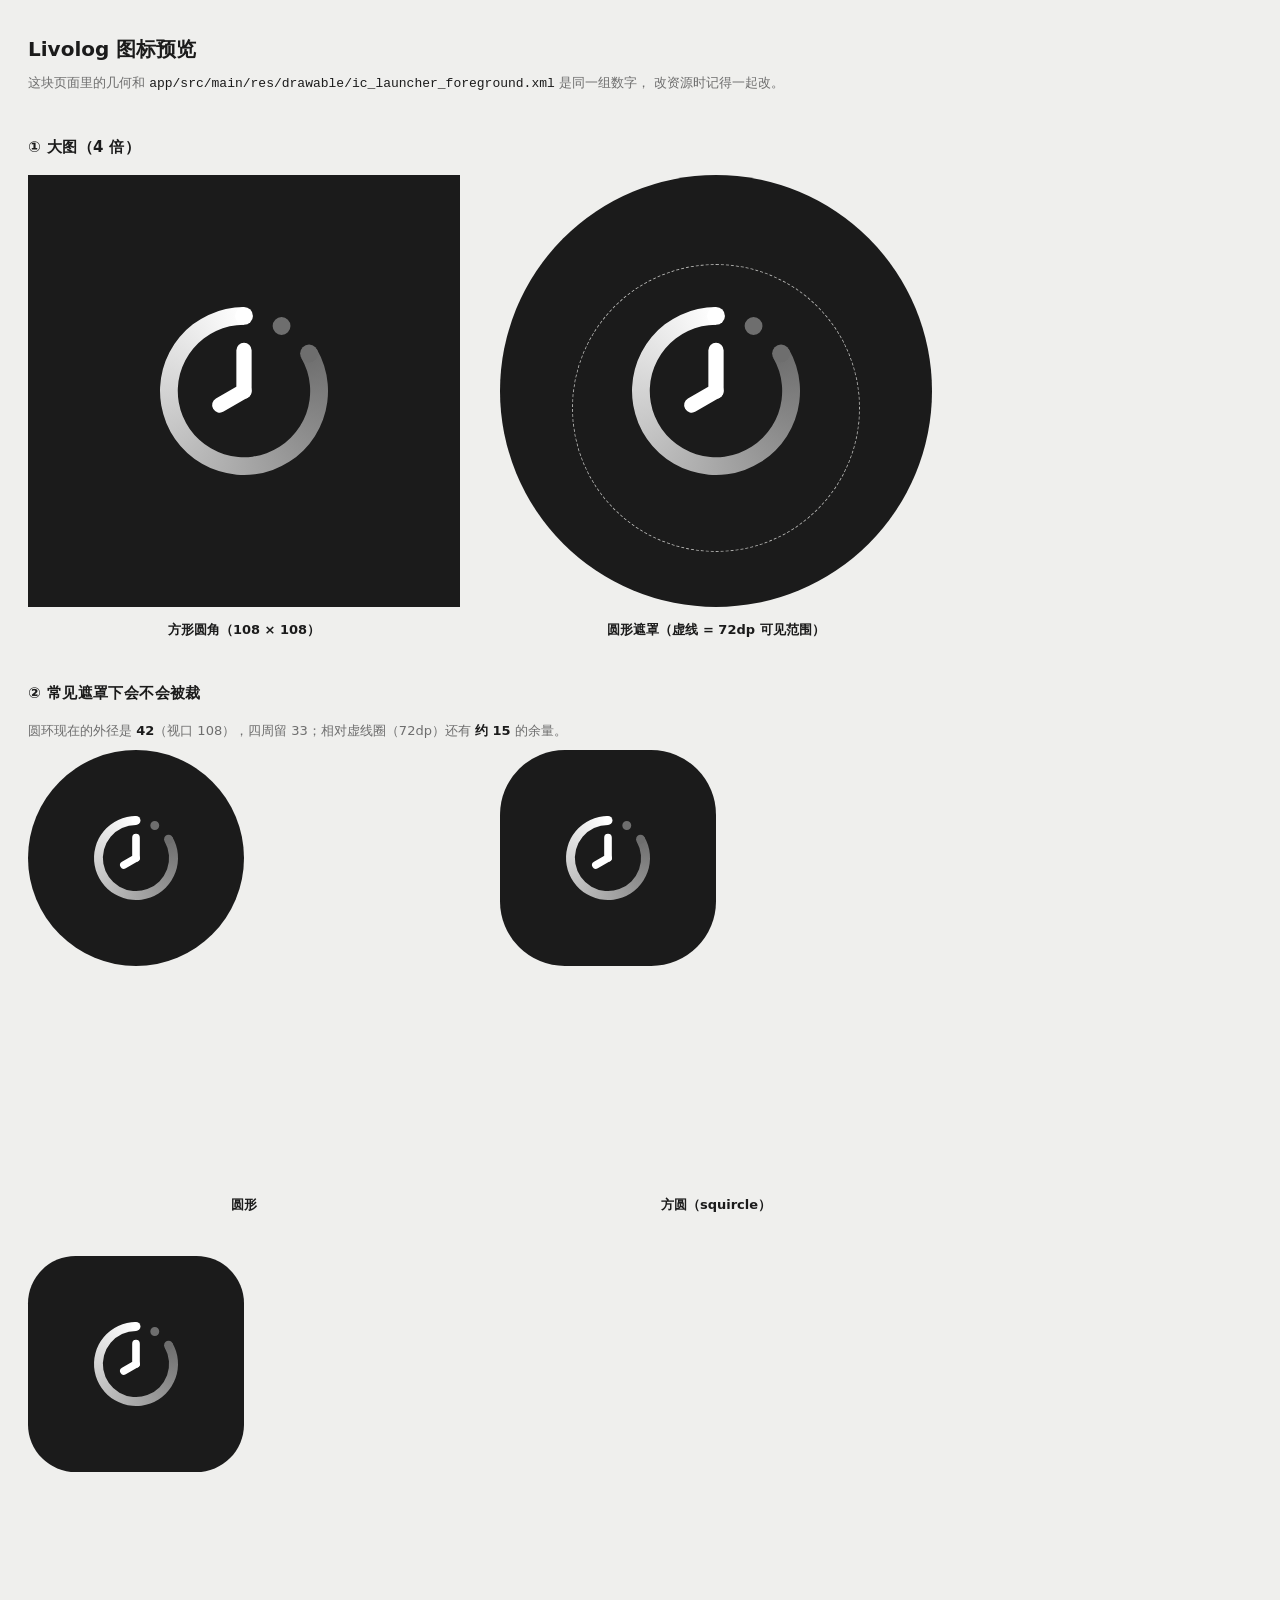
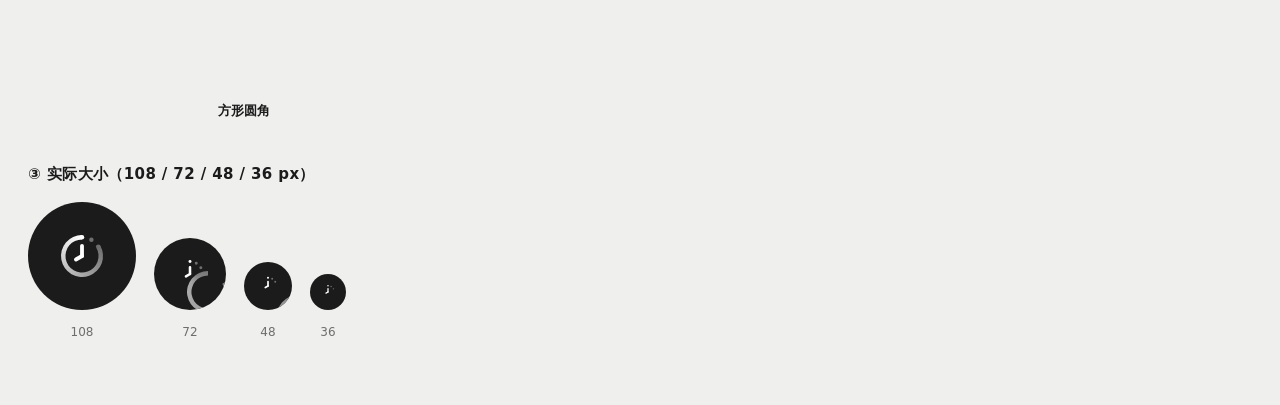
==== commit 5c901abf: "feat: v0.1.0 - 统计视图重排、折线图跨天连线、跟踪记录长按删除 统计视图：起止时间合并成一行（标题一行、开始左对齐、结束右对齐），图下方统计信息不再套卡片，直接排在背景上。 折线图：没有" ====
--- a/design/icon-preview.html
+++ b/design/icon-preview.html
@@ -35,7 +35,7 @@
             position: absolute; inset: 0;
             background: conic-gradient(from 90deg,
                 #7C7C7C 0deg, #FFFFFF 270deg, #6E6E6E 330deg, #7C7C7C 360deg);
-            clip-path: path("M73.92,42.5 A23,23 0 1 1 54,31 L54,35.88 A18.12,18.12 0 1 0 69.69,44.94 Z");
+            clip-path: path("M72.19,43.5 A21,21 0 1 1 54,33 L54,37.45 A16.55,16.55 0 1 0 68.33,45.73 Z");
         }
         .icon svg { position: absolute; inset: 0; width: 100%; height: 100%; }
 
@@ -71,12 +71,12 @@
                 <div class="icon zoom4">
                     <div class="ring"></div>
                     <svg viewBox="0 0 108 108">
-                        <path fill="#FFFFFF" d="M51.56,33.44 a2.44,2.44 0 1 0 4.88,0 a2.44,2.44 0 1 0 -4.88,0 Z" />
-                        <path fill="#6E6E6E" d="M69.37,43.72 a2.44,2.44 0 1 0 4.88,0 a2.44,2.44 0 1 0 -4.88,0 Z" />
-                        <path fill="#6E6E6E" d="M61.84,36.19 a2.44,2.44 0 1 0 4.88,0 a2.44,2.44 0 1 0 -4.88,0 Z" />
-                        <path d="M54,54 L54,42.85 M54,54 L47.36,57.84" stroke="#FFFFFF" stroke-width="4.18"
+                        <path fill="#FFFFFF" d="M51.77,35.23 a2.23,2.23 0 1 0 4.46,0 a2.23,2.23 0 1 0 -4.46,0 Z" />
+                        <path fill="#6E6E6E" d="M68.03,44.62 a2.23,2.23 0 1 0 4.46,0 a2.23,2.23 0 1 0 -4.46,0 Z" />
+                        <path fill="#6E6E6E" d="M61.16,37.74 a2.23,2.23 0 1 0 4.46,0 a2.23,2.23 0 1 0 -4.46,0 Z" />
+                        <path d="M54,54 L54,43.82 M54,54 L47.94,57.5" stroke="#FFFFFF" stroke-width="3.82"
                             stroke-linecap="round" fill="none" />
-                        <path fill="#FFFFFF" d="M51.91,54 a2.09,2.09 0 1 0 4.18,0 a2.09,2.09 0 1 0 -4.18,0 Z" />
+                        <path fill="#FFFFFF" d="M52.09,54 a1.91,1.91 0 1 0 3.82,0 a1.91,1.91 0 1 0 -3.82,0 Z" />
                     </svg>
                 </div>
             </div>
@@ -87,12 +87,12 @@
                 <div class="icon zoom4 ci">
                     <div class="ring"></div>
                     <svg viewBox="0 0 108 108">
-                        <path fill="#FFFFFF" d="M51.56,33.44 a2.44,2.44 0 1 0 4.88,0 a2.44,2.44 0 1 0 -4.88,0 Z" />
-                        <path fill="#6E6E6E" d="M69.37,43.72 a2.44,2.44 0 1 0 4.88,0 a2.44,2.44 0 1 0 -4.88,0 Z" />
-                        <path fill="#6E6E6E" d="M61.84,36.19 a2.44,2.44 0 1 0 4.88,0 a2.44,2.44 0 1 0 -4.88,0 Z" />
-                        <path d="M54,54 L54,42.85 M54,54 L47.36,57.84" stroke="#FFFFFF" stroke-width="4.18"
+                        <path fill="#FFFFFF" d="M51.77,35.23 a2.23,2.23 0 1 0 4.46,0 a2.23,2.23 0 1 0 -4.46,0 Z" />
+                        <path fill="#6E6E6E" d="M68.03,44.62 a2.23,2.23 0 1 0 4.46,0 a2.23,2.23 0 1 0 -4.46,0 Z" />
+                        <path fill="#6E6E6E" d="M61.16,37.74 a2.23,2.23 0 1 0 4.46,0 a2.23,2.23 0 1 0 -4.46,0 Z" />
+                        <path d="M54,54 L54,43.82 M54,54 L47.94,57.5" stroke="#FFFFFF" stroke-width="3.82"
                             stroke-linecap="round" fill="none" />
-                        <path fill="#FFFFFF" d="M51.91,54 a2.09,2.09 0 1 0 4.18,0 a2.09,2.09 0 1 0 -4.18,0 Z" />
+                        <path fill="#FFFFFF" d="M52.09,54 a1.91,1.91 0 1 0 3.82,0 a1.91,1.91 0 1 0 -3.82,0 Z" />
                     </svg>
                 </div>
             </div>
@@ -104,7 +104,7 @@
     <!-- ---------------------------------------------------------------- -->
     <h2>② 常见遮罩下会不会被裁</h2>
     <p class="note">
-        圆环现在的外径是 <b>46</b>（视口 108），四周留 31；相对虚线圈（72dp）还有 <b>约 13</b> 的余量。
+        圆环现在的外径是 <b>42</b>（视口 108），四周留 33；相对虚线圈（72dp）还有 <b>约 15</b> 的余量。
     </p>
     <div class="row">
         <div class="cell">
@@ -112,12 +112,12 @@
                 <div class="icon zoom2 ci">
                     <div class="ring"></div>
                     <svg viewBox="0 0 108 108">
-                        <path fill="#FFFFFF" d="M51.56,33.44 a2.44,2.44 0 1 0 4.88,0 a2.44,2.44 0 1 0 -4.88,0 Z" />
-                        <path fill="#6E6E6E" d="M69.37,43.72 a2.44,2.44 0 1 0 4.88,0 a2.44,2.44 0 1 0 -4.88,0 Z" />
-                        <path fill="#6E6E6E" d="M61.84,36.19 a2.44,2.44 0 1 0 4.88,0 a2.44,2.44 0 1 0 -4.88,0 Z" />
-                        <path d="M54,54 L54,42.85 M54,54 L47.36,57.84" stroke="#FFFFFF" stroke-width="4.18"
+                        <path fill="#FFFFFF" d="M51.77,35.23 a2.23,2.23 0 1 0 4.46,0 a2.23,2.23 0 1 0 -4.46,0 Z" />
+                        <path fill="#6E6E6E" d="M68.03,44.62 a2.23,2.23 0 1 0 4.46,0 a2.23,2.23 0 1 0 -4.46,0 Z" />
+                        <path fill="#6E6E6E" d="M61.16,37.74 a2.23,2.23 0 1 0 4.46,0 a2.23,2.23 0 1 0 -4.46,0 Z" />
+                        <path d="M54,54 L54,43.82 M54,54 L47.94,57.5" stroke="#FFFFFF" stroke-width="3.82"
                             stroke-linecap="round" fill="none" />
-                        <path fill="#FFFFFF" d="M51.91,54 a2.09,2.09 0 1 0 4.18,0 a2.09,2.09 0 1 0 -4.18,0 Z" />
+                        <path fill="#FFFFFF" d="M52.09,54 a1.91,1.91 0 1 0 3.82,0 a1.91,1.91 0 1 0 -3.82,0 Z" />
                     </svg>
                 </div>
             </div>
@@ -128,12 +128,12 @@
                 <div class="icon zoom2 squircle">
                     <div class="ring"></div>
                     <svg viewBox="0 0 108 108">
-                        <path fill="#FFFFFF" d="M51.56,33.44 a2.44,2.44 0 1 0 4.88,0 a2.44,2.44 0 1 0 -4.88,0 Z" />
-                        <path fill="#6E6E6E" d="M69.37,43.72 a2.44,2.44 0 1 0 4.88,0 a2.44,2.44 0 1 0 -4.88,0 Z" />
-                        <path fill="#6E6E6E" d="M61.84,36.19 a2.44,2.44 0 1 0 4.88,0 a2.44,2.44 0 1 0 -4.88,0 Z" />
-                        <path d="M54,54 L54,42.85 M54,54 L47.36,57.84" stroke="#FFFFFF" stroke-width="4.18"
+                        <path fill="#FFFFFF" d="M51.77,35.23 a2.23,2.23 0 1 0 4.46,0 a2.23,2.23 0 1 0 -4.46,0 Z" />
+                        <path fill="#6E6E6E" d="M68.03,44.62 a2.23,2.23 0 1 0 4.46,0 a2.23,2.23 0 1 0 -4.46,0 Z" />
+                        <path fill="#6E6E6E" d="M61.16,37.74 a2.23,2.23 0 1 0 4.46,0 a2.23,2.23 0 1 0 -4.46,0 Z" />
+                        <path d="M54,54 L54,43.82 M54,54 L47.94,57.5" stroke="#FFFFFF" stroke-width="3.82"
                             stroke-linecap="round" fill="none" />
-                        <path fill="#FFFFFF" d="M51.91,54 a2.09,2.09 0 1 0 4.18,0 a2.09,2.09 0 1 0 -4.18,0 Z" />
+                        <path fill="#FFFFFF" d="M52.09,54 a1.91,1.91 0 1 0 3.82,0 a1.91,1.91 0 1 0 -3.82,0 Z" />
                     </svg>
                 </div>
             </div>
@@ -144,12 +144,12 @@
                 <div class="icon zoom2 sq">
                     <div class="ring"></div>
                     <svg viewBox="0 0 108 108">
-                        <path fill="#FFFFFF" d="M51.56,33.44 a2.44,2.44 0 1 0 4.88,0 a2.44,2.44 0 1 0 -4.88,0 Z" />
-                        <path fill="#6E6E6E" d="M69.37,43.72 a2.44,2.44 0 1 0 4.88,0 a2.44,2.44 0 1 0 -4.88,0 Z" />
-                        <path fill="#6E6E6E" d="M61.84,36.19 a2.44,2.44 0 1 0 4.88,0 a2.44,2.44 0 1 0 -4.88,0 Z" />
-                        <path d="M54,54 L54,42.85 M54,54 L47.36,57.84" stroke="#FFFFFF" stroke-width="4.18"
+                        <path fill="#FFFFFF" d="M51.77,35.23 a2.23,2.23 0 1 0 4.46,0 a2.23,2.23 0 1 0 -4.46,0 Z" />
+                        <path fill="#6E6E6E" d="M68.03,44.62 a2.23,2.23 0 1 0 4.46,0 a2.23,2.23 0 1 0 -4.46,0 Z" />
+                        <path fill="#6E6E6E" d="M61.16,37.74 a2.23,2.23 0 1 0 4.46,0 a2.23,2.23 0 1 0 -4.46,0 Z" />
+                        <path d="M54,54 L54,43.82 M54,54 L47.94,57.5" stroke="#FFFFFF" stroke-width="3.82"
                             stroke-linecap="round" fill="none" />
-                        <path fill="#FFFFFF" d="M51.91,54 a2.09,2.09 0 1 0 4.18,0 a2.09,2.09 0 1 0 -4.18,0 Z" />
+                        <path fill="#FFFFFF" d="M52.09,54 a1.91,1.91 0 1 0 3.82,0 a1.91,1.91 0 1 0 -3.82,0 Z" />
                     </svg>
                 </div>
             </div>
@@ -164,12 +164,12 @@
     <script>
         // 用同一份 SVG 片段按不同尺寸生成小图标
         var BODY =
-            '<path fill="#FFFFFF" d="M51.56,33.44 a2.44,2.44 0 1 0 4.88,0 a2.44,2.44 0 1 0 -4.88,0 Z"/>' +
-            '<path fill="#6E6E6E" d="M69.37,43.72 a2.44,2.44 0 1 0 4.88,0 a2.44,2.44 0 1 0 -4.88,0 Z"/>' +
-            '<path fill="#6E6E6E" d="M61.84,36.19 a2.44,2.44 0 1 0 4.88,0 a2.44,2.44 0 1 0 -4.88,0 Z"/>' +
-            '<path d="M54,54 L54,42.85 M54,54 L47.36,57.84" stroke="#FFFFFF" stroke-width="4.18" ' +
+            '<path fill="#FFFFFF" d="M51.77,35.23 a2.23,2.23 0 1 0 4.46,0 a2.23,2.23 0 1 0 -4.46,0 Z"/>' +
+            '<path fill="#6E6E6E" d="M68.03,44.62 a2.23,2.23 0 1 0 4.46,0 a2.23,2.23 0 1 0 -4.46,0 Z"/>' +
+            '<path fill="#6E6E6E" d="M61.16,37.74 a2.23,2.23 0 1 0 4.46,0 a2.23,2.23 0 1 0 -4.46,0 Z"/>' +
+            '<path d="M54,54 L54,43.82 M54,54 L47.94,57.5" stroke="#FFFFFF" stroke-width="3.82" ' +
             'stroke-linecap="round" fill="none"/>' +
-            '<path fill="#FFFFFF" d="M51.91,54 a2.09,2.09 0 1 0 4.18,0 a2.09,2.09 0 1 0 -4.18,0 Z"/>';
+            '<path fill="#FFFFFF" d="M52.09,54 a1.91,1.91 0 1 0 3.82,0 a1.91,1.91 0 1 0 -3.82,0 Z"/>';
 
         document.getElementById('sizes').innerHTML = [108, 72, 48, 36].map(function (s) {
             return '<div class="cell"><div class="icon ci" style="position:relative;width:' + s +
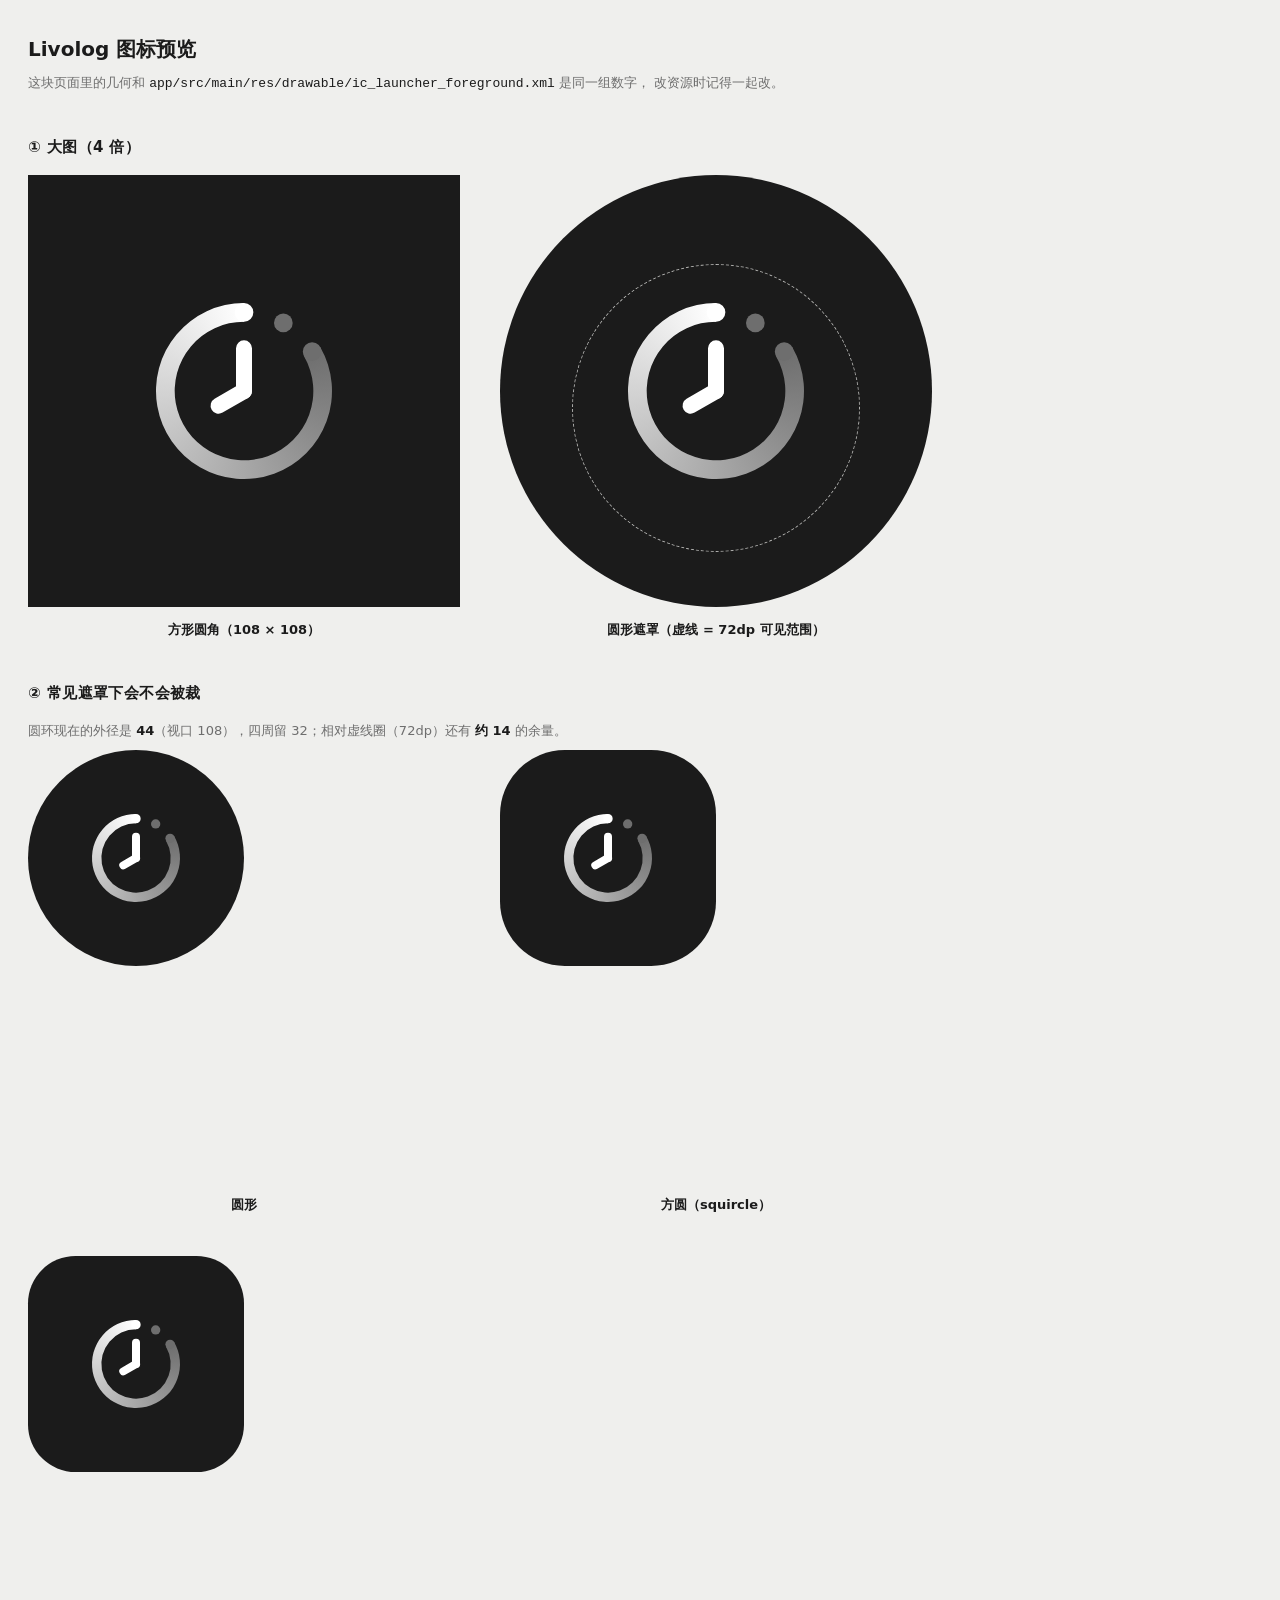
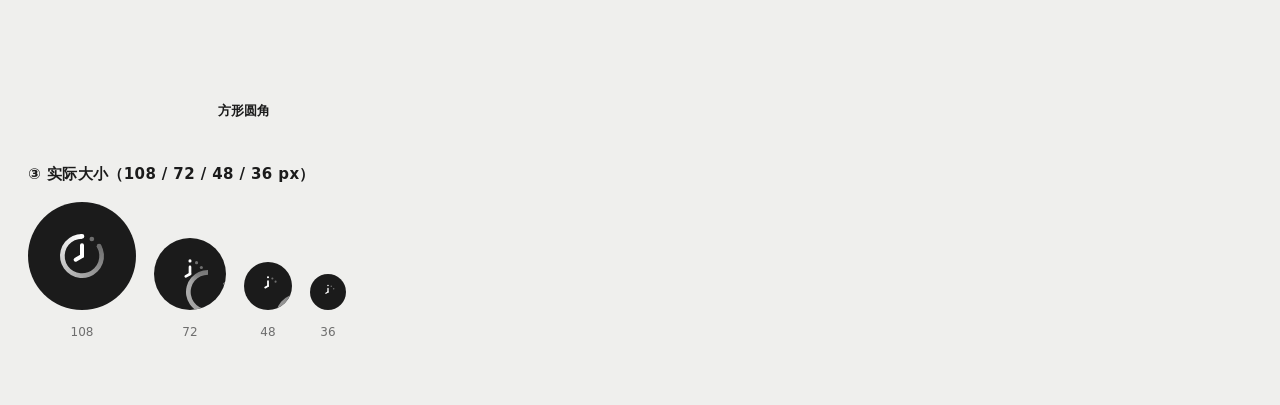
==== commit 730c5971: "feat: v0.1.1 - 图标库扩容、图标留白微调、修复时间页视图被重置 图标库新增 10 个（闪电 / 显微镜 / 药丸 / 喝水 / 睡眠 / 球类 / 游戏 / 洗漱 / 园艺 / 存钱），" ====
--- a/design/icon-preview.html
+++ b/design/icon-preview.html
@@ -35,7 +35,7 @@
             position: absolute; inset: 0;
             background: conic-gradient(from 90deg,
                 #7C7C7C 0deg, #FFFFFF 270deg, #6E6E6E 330deg, #7C7C7C 360deg);
-            clip-path: path("M72.19,43.5 A21,21 0 1 1 54,33 L54,37.45 A16.55,16.55 0 1 0 68.33,45.73 Z");
+            clip-path: path("M73.05,43 A22,22 0 1 1 54,32 L54,36.67 A17.33,17.33 0 1 0 69.01,45.33 Z");
         }
         .icon svg { position: absolute; inset: 0; width: 100%; height: 100%; }
 
@@ -71,12 +71,12 @@
                 <div class="icon zoom4">
                     <div class="ring"></div>
                     <svg viewBox="0 0 108 108">
-                        <path fill="#FFFFFF" d="M51.77,35.23 a2.23,2.23 0 1 0 4.46,0 a2.23,2.23 0 1 0 -4.46,0 Z" />
-                        <path fill="#6E6E6E" d="M68.03,44.62 a2.23,2.23 0 1 0 4.46,0 a2.23,2.23 0 1 0 -4.46,0 Z" />
-                        <path fill="#6E6E6E" d="M61.16,37.74 a2.23,2.23 0 1 0 4.46,0 a2.23,2.23 0 1 0 -4.46,0 Z" />
-                        <path d="M54,54 L54,43.82 M54,54 L47.94,57.5" stroke="#FFFFFF" stroke-width="3.82"
+                        <path fill="#FFFFFF" d="M51.67,34.33 a2.33,2.33 0 1 0 4.67,0 a2.33,2.33 0 1 0 -4.67,0 Z" />
+                        <path fill="#6E6E6E" d="M68.7,44.17 a2.33,2.33 0 1 0 4.67,0 a2.33,2.33 0 1 0 -4.67,0 Z" />
+                        <path fill="#6E6E6E" d="M61.5,36.97 a2.33,2.33 0 1 0 4.67,0 a2.33,2.33 0 1 0 -4.67,0 Z" />
+                        <path d="M54,54 L54,43.33 M54,54 L47.65,57.67" stroke="#FFFFFF" stroke-width="4"
                             stroke-linecap="round" fill="none" />
-                        <path fill="#FFFFFF" d="M52.09,54 a1.91,1.91 0 1 0 3.82,0 a1.91,1.91 0 1 0 -3.82,0 Z" />
+                        <path fill="#FFFFFF" d="M52,54 a2,2 0 1 0 4,0 a2,2 0 1 0 -4,0 Z" />
                     </svg>
                 </div>
             </div>
@@ -87,12 +87,12 @@
                 <div class="icon zoom4 ci">
                     <div class="ring"></div>
                     <svg viewBox="0 0 108 108">
-                        <path fill="#FFFFFF" d="M51.77,35.23 a2.23,2.23 0 1 0 4.46,0 a2.23,2.23 0 1 0 -4.46,0 Z" />
-                        <path fill="#6E6E6E" d="M68.03,44.62 a2.23,2.23 0 1 0 4.46,0 a2.23,2.23 0 1 0 -4.46,0 Z" />
-                        <path fill="#6E6E6E" d="M61.16,37.74 a2.23,2.23 0 1 0 4.46,0 a2.23,2.23 0 1 0 -4.46,0 Z" />
-                        <path d="M54,54 L54,43.82 M54,54 L47.94,57.5" stroke="#FFFFFF" stroke-width="3.82"
+                        <path fill="#FFFFFF" d="M51.67,34.33 a2.33,2.33 0 1 0 4.67,0 a2.33,2.33 0 1 0 -4.67,0 Z" />
+                        <path fill="#6E6E6E" d="M68.7,44.17 a2.33,2.33 0 1 0 4.67,0 a2.33,2.33 0 1 0 -4.67,0 Z" />
+                        <path fill="#6E6E6E" d="M61.5,36.97 a2.33,2.33 0 1 0 4.67,0 a2.33,2.33 0 1 0 -4.67,0 Z" />
+                        <path d="M54,54 L54,43.33 M54,54 L47.65,57.67" stroke="#FFFFFF" stroke-width="4"
                             stroke-linecap="round" fill="none" />
-                        <path fill="#FFFFFF" d="M52.09,54 a1.91,1.91 0 1 0 3.82,0 a1.91,1.91 0 1 0 -3.82,0 Z" />
+                        <path fill="#FFFFFF" d="M52,54 a2,2 0 1 0 4,0 a2,2 0 1 0 -4,0 Z" />
                     </svg>
                 </div>
             </div>
@@ -104,7 +104,7 @@
     <!-- ---------------------------------------------------------------- -->
     <h2>② 常见遮罩下会不会被裁</h2>
     <p class="note">
-        圆环现在的外径是 <b>42</b>（视口 108），四周留 33；相对虚线圈（72dp）还有 <b>约 15</b> 的余量。
+        圆环现在的外径是 <b>44</b>（视口 108），四周留 32；相对虚线圈（72dp）还有 <b>约 14</b> 的余量。
     </p>
     <div class="row">
         <div class="cell">
@@ -112,12 +112,12 @@
                 <div class="icon zoom2 ci">
                     <div class="ring"></div>
                     <svg viewBox="0 0 108 108">
-                        <path fill="#FFFFFF" d="M51.77,35.23 a2.23,2.23 0 1 0 4.46,0 a2.23,2.23 0 1 0 -4.46,0 Z" />
-                        <path fill="#6E6E6E" d="M68.03,44.62 a2.23,2.23 0 1 0 4.46,0 a2.23,2.23 0 1 0 -4.46,0 Z" />
-                        <path fill="#6E6E6E" d="M61.16,37.74 a2.23,2.23 0 1 0 4.46,0 a2.23,2.23 0 1 0 -4.46,0 Z" />
-                        <path d="M54,54 L54,43.82 M54,54 L47.94,57.5" stroke="#FFFFFF" stroke-width="3.82"
+                        <path fill="#FFFFFF" d="M51.67,34.33 a2.33,2.33 0 1 0 4.67,0 a2.33,2.33 0 1 0 -4.67,0 Z" />
+                        <path fill="#6E6E6E" d="M68.7,44.17 a2.33,2.33 0 1 0 4.67,0 a2.33,2.33 0 1 0 -4.67,0 Z" />
+                        <path fill="#6E6E6E" d="M61.5,36.97 a2.33,2.33 0 1 0 4.67,0 a2.33,2.33 0 1 0 -4.67,0 Z" />
+                        <path d="M54,54 L54,43.33 M54,54 L47.65,57.67" stroke="#FFFFFF" stroke-width="4"
                             stroke-linecap="round" fill="none" />
-                        <path fill="#FFFFFF" d="M52.09,54 a1.91,1.91 0 1 0 3.82,0 a1.91,1.91 0 1 0 -3.82,0 Z" />
+                        <path fill="#FFFFFF" d="M52,54 a2,2 0 1 0 4,0 a2,2 0 1 0 -4,0 Z" />
                     </svg>
                 </div>
             </div>
@@ -128,12 +128,12 @@
                 <div class="icon zoom2 squircle">
                     <div class="ring"></div>
                     <svg viewBox="0 0 108 108">
-                        <path fill="#FFFFFF" d="M51.77,35.23 a2.23,2.23 0 1 0 4.46,0 a2.23,2.23 0 1 0 -4.46,0 Z" />
-                        <path fill="#6E6E6E" d="M68.03,44.62 a2.23,2.23 0 1 0 4.46,0 a2.23,2.23 0 1 0 -4.46,0 Z" />
-                        <path fill="#6E6E6E" d="M61.16,37.74 a2.23,2.23 0 1 0 4.46,0 a2.23,2.23 0 1 0 -4.46,0 Z" />
-                        <path d="M54,54 L54,43.82 M54,54 L47.94,57.5" stroke="#FFFFFF" stroke-width="3.82"
+                        <path fill="#FFFFFF" d="M51.67,34.33 a2.33,2.33 0 1 0 4.67,0 a2.33,2.33 0 1 0 -4.67,0 Z" />
+                        <path fill="#6E6E6E" d="M68.7,44.17 a2.33,2.33 0 1 0 4.67,0 a2.33,2.33 0 1 0 -4.67,0 Z" />
+                        <path fill="#6E6E6E" d="M61.5,36.97 a2.33,2.33 0 1 0 4.67,0 a2.33,2.33 0 1 0 -4.67,0 Z" />
+                        <path d="M54,54 L54,43.33 M54,54 L47.65,57.67" stroke="#FFFFFF" stroke-width="4"
                             stroke-linecap="round" fill="none" />
-                        <path fill="#FFFFFF" d="M52.09,54 a1.91,1.91 0 1 0 3.82,0 a1.91,1.91 0 1 0 -3.82,0 Z" />
+                        <path fill="#FFFFFF" d="M52,54 a2,2 0 1 0 4,0 a2,2 0 1 0 -4,0 Z" />
                     </svg>
                 </div>
             </div>
@@ -144,12 +144,12 @@
                 <div class="icon zoom2 sq">
                     <div class="ring"></div>
                     <svg viewBox="0 0 108 108">
-                        <path fill="#FFFFFF" d="M51.77,35.23 a2.23,2.23 0 1 0 4.46,0 a2.23,2.23 0 1 0 -4.46,0 Z" />
-                        <path fill="#6E6E6E" d="M68.03,44.62 a2.23,2.23 0 1 0 4.46,0 a2.23,2.23 0 1 0 -4.46,0 Z" />
-                        <path fill="#6E6E6E" d="M61.16,37.74 a2.23,2.23 0 1 0 4.46,0 a2.23,2.23 0 1 0 -4.46,0 Z" />
-                        <path d="M54,54 L54,43.82 M54,54 L47.94,57.5" stroke="#FFFFFF" stroke-width="3.82"
+                        <path fill="#FFFFFF" d="M51.67,34.33 a2.33,2.33 0 1 0 4.67,0 a2.33,2.33 0 1 0 -4.67,0 Z" />
+                        <path fill="#6E6E6E" d="M68.7,44.17 a2.33,2.33 0 1 0 4.67,0 a2.33,2.33 0 1 0 -4.67,0 Z" />
+                        <path fill="#6E6E6E" d="M61.5,36.97 a2.33,2.33 0 1 0 4.67,0 a2.33,2.33 0 1 0 -4.67,0 Z" />
+                        <path d="M54,54 L54,43.33 M54,54 L47.65,57.67" stroke="#FFFFFF" stroke-width="4"
                             stroke-linecap="round" fill="none" />
-                        <path fill="#FFFFFF" d="M52.09,54 a1.91,1.91 0 1 0 3.82,0 a1.91,1.91 0 1 0 -3.82,0 Z" />
+                        <path fill="#FFFFFF" d="M52,54 a2,2 0 1 0 4,0 a2,2 0 1 0 -4,0 Z" />
                     </svg>
                 </div>
             </div>
@@ -164,12 +164,12 @@
     <script>
         // 用同一份 SVG 片段按不同尺寸生成小图标
         var BODY =
-            '<path fill="#FFFFFF" d="M51.77,35.23 a2.23,2.23 0 1 0 4.46,0 a2.23,2.23 0 1 0 -4.46,0 Z"/>' +
-            '<path fill="#6E6E6E" d="M68.03,44.62 a2.23,2.23 0 1 0 4.46,0 a2.23,2.23 0 1 0 -4.46,0 Z"/>' +
-            '<path fill="#6E6E6E" d="M61.16,37.74 a2.23,2.23 0 1 0 4.46,0 a2.23,2.23 0 1 0 -4.46,0 Z"/>' +
-            '<path d="M54,54 L54,43.82 M54,54 L47.94,57.5" stroke="#FFFFFF" stroke-width="3.82" ' +
+            '<path fill="#FFFFFF" d="M51.67,34.33 a2.33,2.33 0 1 0 4.67,0 a2.33,2.33 0 1 0 -4.67,0 Z"/>' +
+            '<path fill="#6E6E6E" d="M68.7,44.17 a2.33,2.33 0 1 0 4.67,0 a2.33,2.33 0 1 0 -4.67,0 Z"/>' +
+            '<path fill="#6E6E6E" d="M61.5,36.97 a2.33,2.33 0 1 0 4.67,0 a2.33,2.33 0 1 0 -4.67,0 Z"/>' +
+            '<path d="M54,54 L54,43.33 M54,54 L47.65,57.67" stroke="#FFFFFF" stroke-width="4" ' +
             'stroke-linecap="round" fill="none"/>' +
-            '<path fill="#FFFFFF" d="M52.09,54 a1.91,1.91 0 1 0 3.82,0 a1.91,1.91 0 1 0 -3.82,0 Z"/>';
+            '<path fill="#FFFFFF" d="M52,54 a2,2 0 1 0 4,0 a2,2 0 1 0 -4,0 Z"/>';
 
         document.getElementById('sizes').innerHTML = [108, 72, 48, 36].map(function (s) {
             return '<div class="cell"><div class="icon ci" style="position:relative;width:' + s +
